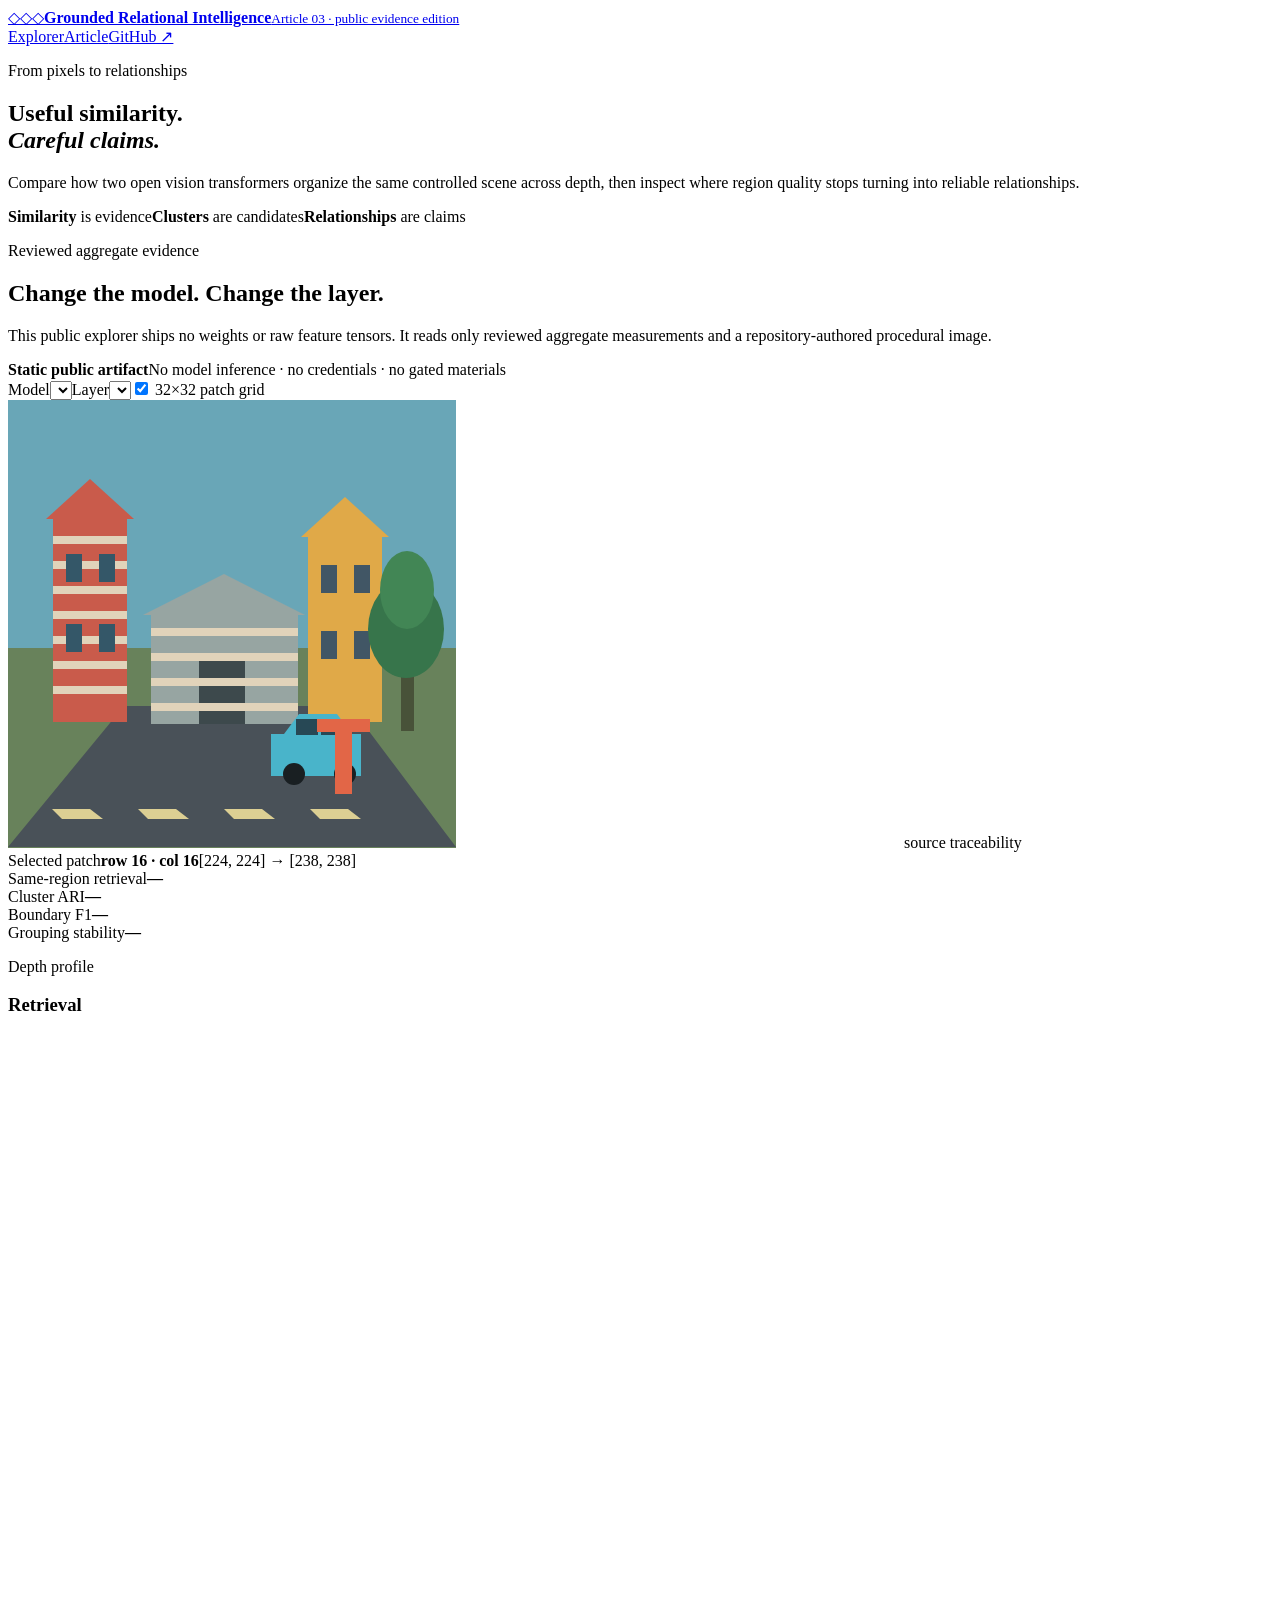
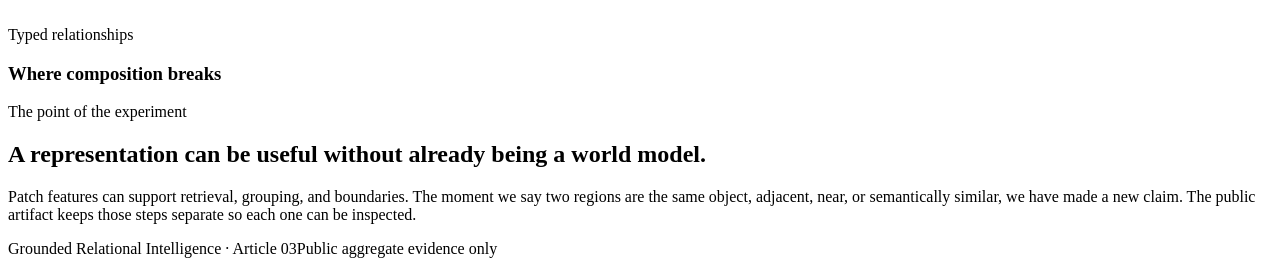
==== demo/index.html @ ea114e32 "Add public evidence explorer" ====
<!doctype html>
<html lang="en">
<head>
  <meta charset="utf-8" />
  <meta name="viewport" content="width=device-width, initial-scale=1" />
  <meta name="description" content="Public aggregate evidence explorer for Grounded Relational Intelligence." />
  <title>Grounded Relational Intelligence — Evidence Explorer</title>
  <link rel="stylesheet" href="./styles.css" />
</head>
<body>
  <div class="ambient a" aria-hidden="true"></div><div class="ambient b" aria-hidden="true"></div>
  <header>
    <a class="brand" href="#top"><span class="mark">◇◇◇</span><span><b>Grounded Relational Intelligence</b><small>Article 03 · public evidence edition</small></span></a>
    <nav><a href="#explorer">Explorer</a><a href="../ARTICLE.md">Article</a><a class="pill" href="https://github.com/vlada22/grounded-relational-intelligence-public">GitHub ↗</a></nav>
  </header>
  <main id="top">
    <section class="hero">
      <p class="kicker">From pixels to relationships</p>
      <h1>Useful similarity.<br><em>Careful claims.</em></h1>
      <p class="lead">Compare how two open vision transformers organize the same controlled scene across depth, then inspect where region quality stops turning into reliable relationships.</p>
      <div class="rules"><span><b>Similarity</b> is evidence</span><span><b>Clusters</b> are candidates</span><span><b>Relationships</b> are claims</span></div>
    </section>
    <section id="explorer" class="explorer">
      <div class="heading"><div><p class="kicker">Reviewed aggregate evidence</p><h2>Change the model. Change the layer.</h2></div><p>This public explorer ships no weights or raw feature tensors. It reads only reviewed aggregate measurements and a repository-authored procedural image.</p></div>
      <div class="notice"><b>Static public artifact</b><span>No model inference · no credentials · no gated materials</span></div>
      <div class="layout">
        <article class="scene-card">
          <div class="toolbar"><label>Model<select id="model"></select></label><label>Layer<select id="layer"></select></label><label class="check"><input id="grid" type="checkbox" checked> 32×32 patch grid</label></div>
          <div id="scene" class="scene" tabindex="0" aria-label="Controlled scene patch coordinate explorer. Click or use arrow keys to move the selected patch."><img src="../assets/controlled-scene.svg" alt="Controlled procedural scene" /><canvas id="overlay" width="448" height="448"></canvas><span class="badge">source traceability</span></div>
          <div class="patch-readout"><span>Selected patch</span><b id="patch">row 16 · col 16</b><span id="box">[224, 224] → [238, 238]</span></div>
        </article>
        <aside class="panel">
          <div class="metric-grid"><article><span>Same-region retrieval</span><b id="retrieval">—</b></article><article><span>Cluster ARI</span><b id="ari">—</b></article><article><span>Boundary F1</span><b id="boundary">—</b></article><article><span>Grouping stability</span><b id="stability">—</b></article></div>
          <article class="chart-card"><div class="card-head"><div><p class="kicker">Depth profile</p><h3 id="chart-title">Retrieval</h3></div><div id="metric-switch" class="switch"></div></div><svg id="chart" viewBox="0 0 620 280" role="img"></svg></article>
          <article class="relationship-card"><p class="kicker">Typed relationships</p><h3>Where composition breaks</h3><div id="relations"></div><p id="relation-note"></p></article>
        </aside>
      </div>
    </section>
    <section class="meaning"><div><p class="kicker">The point of the experiment</p><h2>A representation can be useful without already being a world model.</h2></div><p>Patch features can support retrieval, grouping, and boundaries. The moment we say two regions are the same object, adjacent, near, or semantically similar, we have made a new claim. The public artifact keeps those steps separate so each one can be inspected.</p></section>
  </main>
  <footer><span>Grounded Relational Intelligence · Article 03</span><span>Public aggregate evidence only</span></footer>
  <script type="module" src="./app.js"></script>
</body>
</html>
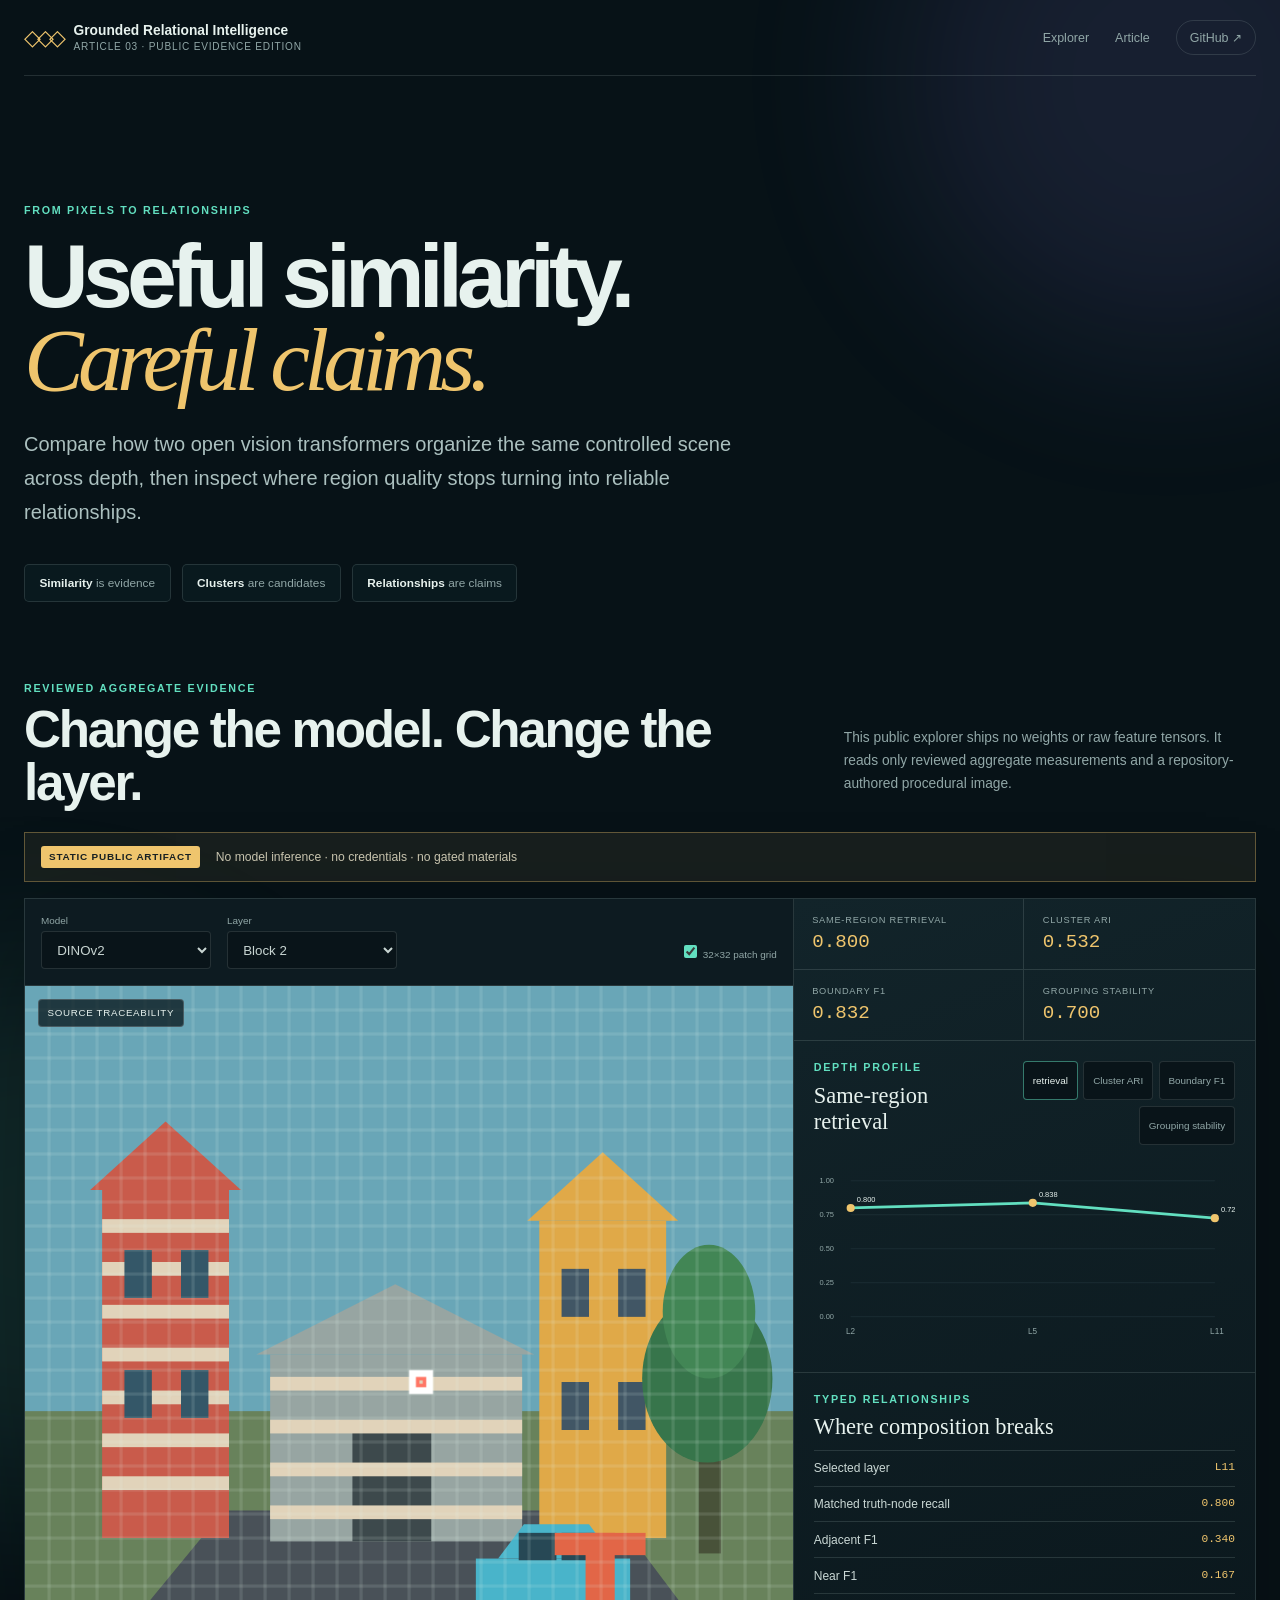
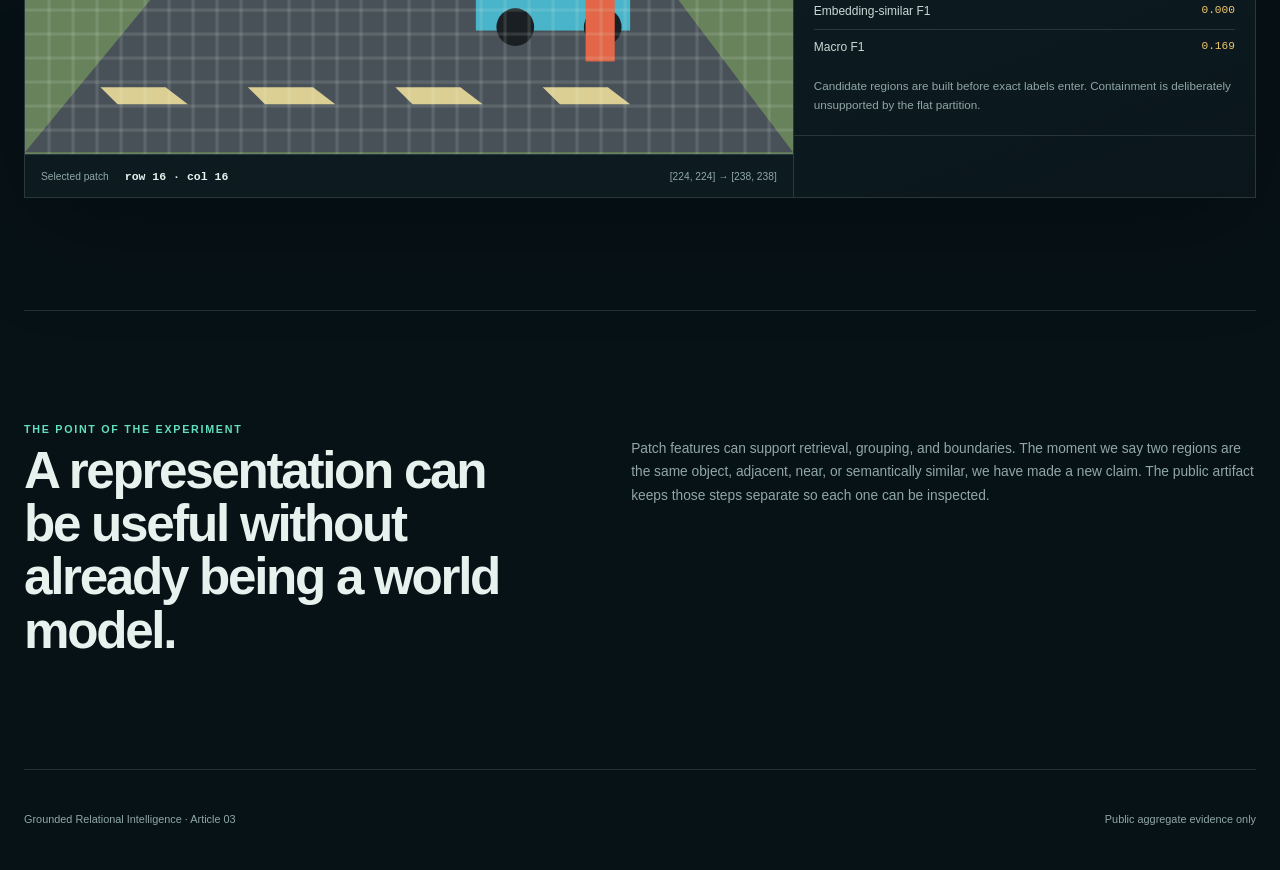
==== commit 48c49e9c: "Point explorer to rendered article" ====
--- a/demo/index.html
+++ b/demo/index.html
@@ -11,7 +11,7 @@
   <div class="ambient a" aria-hidden="true"></div><div class="ambient b" aria-hidden="true"></div>
   <header>
     <a class="brand" href="#top"><span class="mark">◇◇◇</span><span><b>Grounded Relational Intelligence</b><small>Article 03 · public evidence edition</small></span></a>
-    <nav><a href="#explorer">Explorer</a><a href="../ARTICLE.md">Article</a><a class="pill" href="https://github.com/vlada22/grounded-relational-intelligence-public">GitHub ↗</a></nav>
+    <nav><a href="#explorer">Explorer</a><a href="https://github.com/vlada22/grounded-relational-intelligence-public/blob/main/ARTICLE.md">Article</a><a class="pill" href="https://github.com/vlada22/grounded-relational-intelligence-public">GitHub ↗</a></nav>
   </header>
   <main id="top">
     <section class="hero">
--- a/demo/styles.css
+++ b/demo/styles.css
@@ -0,0 +1 @@
+:root{color-scheme:dark;--bg:#071217;--panel:#0d1b21;--soft:#12252c;--ink:#e7f2ee;--muted:#91a7a7;--line:rgba(224,243,238,.13);--teal:#62dfc0;--gold:#efc56d;--violet:#9b8cff;--coral:#ff7665;font-family:Inter,ui-sans-serif,-apple-system,BlinkMacSystemFont,"Segoe UI",sans-serif}*{box-sizing:border-box}body{min-width:320px;margin:0;background:var(--bg);color:var(--ink)}a{color:inherit;text-decoration:none}.ambient{position:fixed;z-index:-1;width:34rem;height:34rem;border-radius:50%;filter:blur(90px);opacity:.11}.ambient.a{right:-10rem;top:-12rem;background:var(--violet)}.ambient.b{left:-15rem;top:60rem;background:var(--teal)}header,main,footer{width:min(calc(100% - 48px),1380px);margin:auto}header{height:76px;display:flex;align-items:center;justify-content:space-between;border-bottom:1px solid var(--line)}.brand{display:flex;align-items:center;gap:12px}.brand span:last-child>*{display:block}.brand b{font-size:.86rem}.brand small{margin-top:3px;color:var(--muted);font-size:.63rem;text-transform:uppercase;letter-spacing:.08em}.mark{color:var(--gold);letter-spacing:-.2em;font-size:1.4rem}nav{display:flex;gap:26px;align-items:center;color:var(--muted);font-size:.78rem}.pill{padding:9px 13px;border:1px solid var(--line);border-radius:999px}.hero{padding:clamp(5rem,10vw,8rem) 0 5rem;max-width:1050px}.kicker{margin:0;color:var(--teal);font-size:.67rem;font-weight:750;letter-spacing:.16em;text-transform:uppercase}h1{font-size:clamp(3.1rem,7vw,7rem);line-height:.92;letter-spacing:-.065em;font-weight:570;margin:1.2rem 0 1.6rem}h1 em{color:var(--gold);font-family:Georgia,serif;font-weight:400}.lead{max-width:760px;color:#abc0bf;font-size:clamp(1rem,1.6vw,1.25rem);line-height:1.7}.rules{display:flex;flex-wrap:wrap;gap:.7rem;margin-top:2.2rem}.rules span{padding:.7rem .9rem;border:1px solid var(--line);border-radius:5px;color:var(--muted);font-size:.74rem;background:rgba(12,32,38,.5)}.rules b{color:var(--ink)}.explorer{padding-bottom:7rem}.heading{display:grid;grid-template-columns:1.1fr .6fr;gap:4rem;align-items:end;margin-bottom:1.4rem}.heading h2,.meaning h2{font-size:clamp(2rem,4vw,3.7rem);line-height:1.04;letter-spacing:-.045em;font-weight:560;margin:.55rem 0 0}.heading>p,.meaning>p{color:var(--muted);font-size:.86rem;line-height:1.7}.notice{display:flex;gap:1rem;align-items:center;padding:.8rem 1rem;border:1px solid rgba(239,197,109,.35);background:rgba(239,197,109,.07);margin-bottom:1rem}.notice b{padding:.35rem .5rem;background:var(--gold);color:#182022;border-radius:3px;font-size:.62rem;text-transform:uppercase;letter-spacing:.08em}.notice span{color:#c8c4ae;font-size:.76rem}.layout{display:grid;grid-template-columns:minmax(0,1.25fr) minmax(360px,.75fr);border:1px solid var(--line);background:var(--panel);box-shadow:0 28px 100px rgba(0,0,0,.28)}.scene-card{border-right:1px solid var(--line)}.toolbar{display:flex;gap:1rem;align-items:end;padding:1rem;border-bottom:1px solid var(--line)}label{min-width:170px;color:var(--muted);font-size:.62rem}select{display:block;width:100%;margin-top:.35rem;padding:.6rem .7rem;color:#c8d5d2;background:#091419;border:1px solid var(--line);border-radius:4px}.check{margin-left:auto;min-width:auto;white-space:nowrap;padding-bottom:.55rem}.check input{accent-color:var(--teal)}.scene{position:relative;aspect-ratio:1;overflow:hidden;outline:none}.scene:focus-visible{box-shadow:inset 0 0 0 2px var(--teal)}.scene img,.scene canvas{position:absolute;inset:0;width:100%;height:100%;display:block}.scene canvas{cursor:crosshair}.badge{position:absolute;top:.8rem;left:.8rem;padding:.45rem .55rem;border:1px solid rgba(255,255,255,.18);border-radius:4px;background:rgba(4,14,18,.72);font-size:.61rem;text-transform:uppercase;letter-spacing:.07em}.patch-readout{display:grid;grid-template-columns:auto 1fr auto;gap:1rem;padding:.9rem 1rem;border-top:1px solid var(--line);align-items:center}.patch-readout span{color:var(--muted);font-size:.64rem}.patch-readout b{font:700 .72rem ui-monospace,monospace}.panel{background:linear-gradient(160deg,#12242a,#0a161b)}.metric-grid{display:grid;grid-template-columns:1fr 1fr}.metric-grid article{padding:1rem 1.15rem;border-bottom:1px solid var(--line);border-right:1px solid var(--line)}.metric-grid article:nth-child(even){border-right:0}.metric-grid span,.metric-grid b{display:block}.metric-grid span{font-size:.58rem;text-transform:uppercase;letter-spacing:.08em;color:var(--muted)}.metric-grid b{margin-top:.4rem;color:var(--gold);font:1.2rem ui-monospace,monospace}.chart-card,.relationship-card{padding:1.25rem;border-bottom:1px solid var(--line)}.card-head{display:flex;justify-content:space-between;gap:1rem}.card-head h3,.relationship-card h3{font:400 1.4rem Georgia,serif;margin:.6rem 0}.switch{display:flex;flex-wrap:wrap;gap:.35rem;justify-content:flex-end}.switch button{border:1px solid var(--line);background:#091419;color:var(--muted);padding:.42rem .55rem;border-radius:4px;font-size:.62rem;cursor:pointer}.switch button.active{color:var(--ink);border-color:rgba(98,223,192,.5)}#chart{width:100%;height:auto;margin-top:.8rem}.relation{display:grid;grid-template-columns:1fr auto;gap:1rem;padding:.65rem 0;border-top:1px solid var(--line)}.relation span{color:#cad8d5;font-size:.75rem}.relation b{font:.7rem ui-monospace,monospace;color:var(--gold)}#relation-note{margin:.8rem 0 0;color:var(--muted);font-size:.73rem;line-height:1.6}.meaning{display:grid;grid-template-columns:.9fr 1.1fr;gap:6rem;padding:7rem 0;border-top:1px solid var(--line)}footer{min-height:100px;display:flex;align-items:center;justify-content:space-between;border-top:1px solid var(--line);color:var(--muted);font-size:.68rem}@media(max-width:900px){.layout{grid-template-columns:1fr}.scene-card{border-right:0;border-bottom:1px solid var(--line)}.heading,.meaning{grid-template-columns:1fr;gap:1.5rem}}@media(max-width:650px){header,main,footer{width:min(calc(100% - 28px),1380px)}nav>a:not(.pill),.brand small{display:none}h1{font-size:clamp(2.65rem,13vw,3.3rem)}.toolbar{flex-wrap:wrap}.toolbar label{min-width:100%}.check{margin-left:0}.patch-readout{grid-template-columns:1fr}.metric-grid{grid-template-columns:1fr}.metric-grid article{border-right:0}.notice{align-items:flex-start;flex-direction:column}footer{align-items:flex-start;flex-direction:column;justify-content:center;gap:.5rem}}
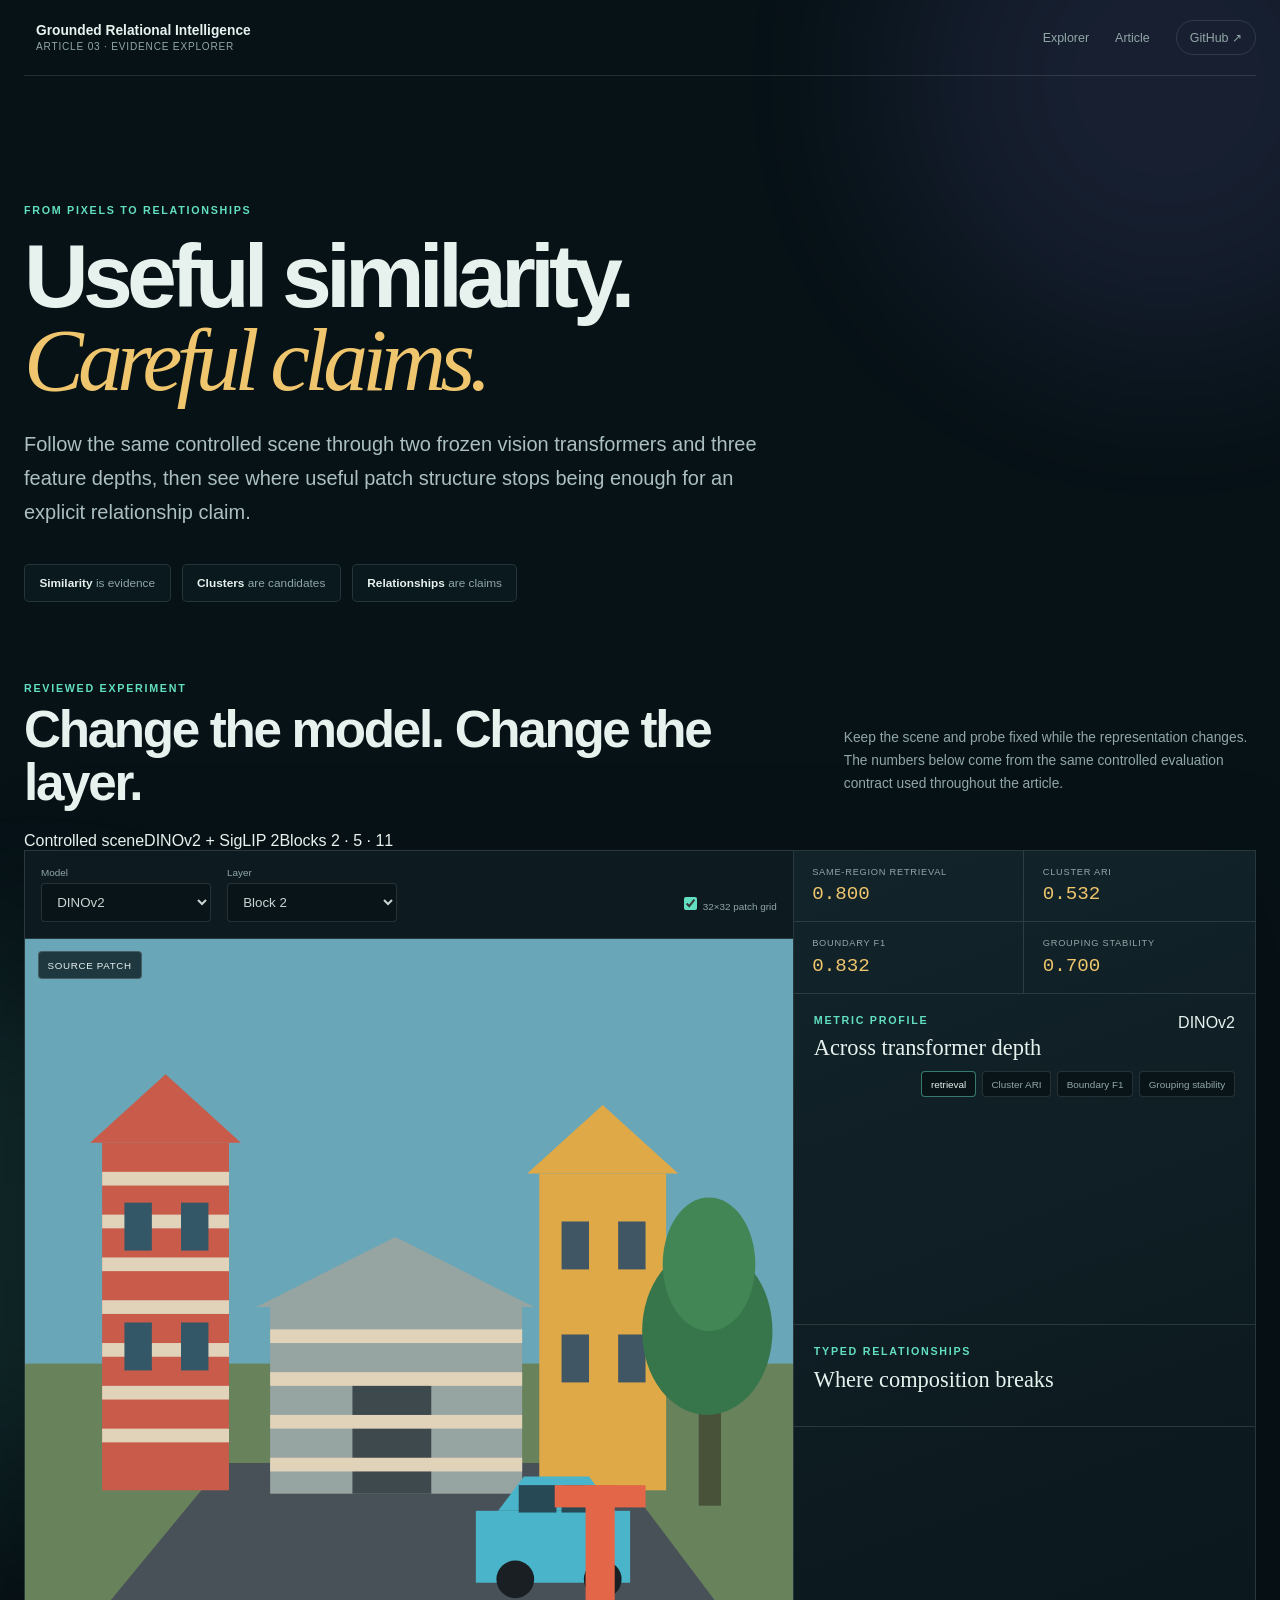
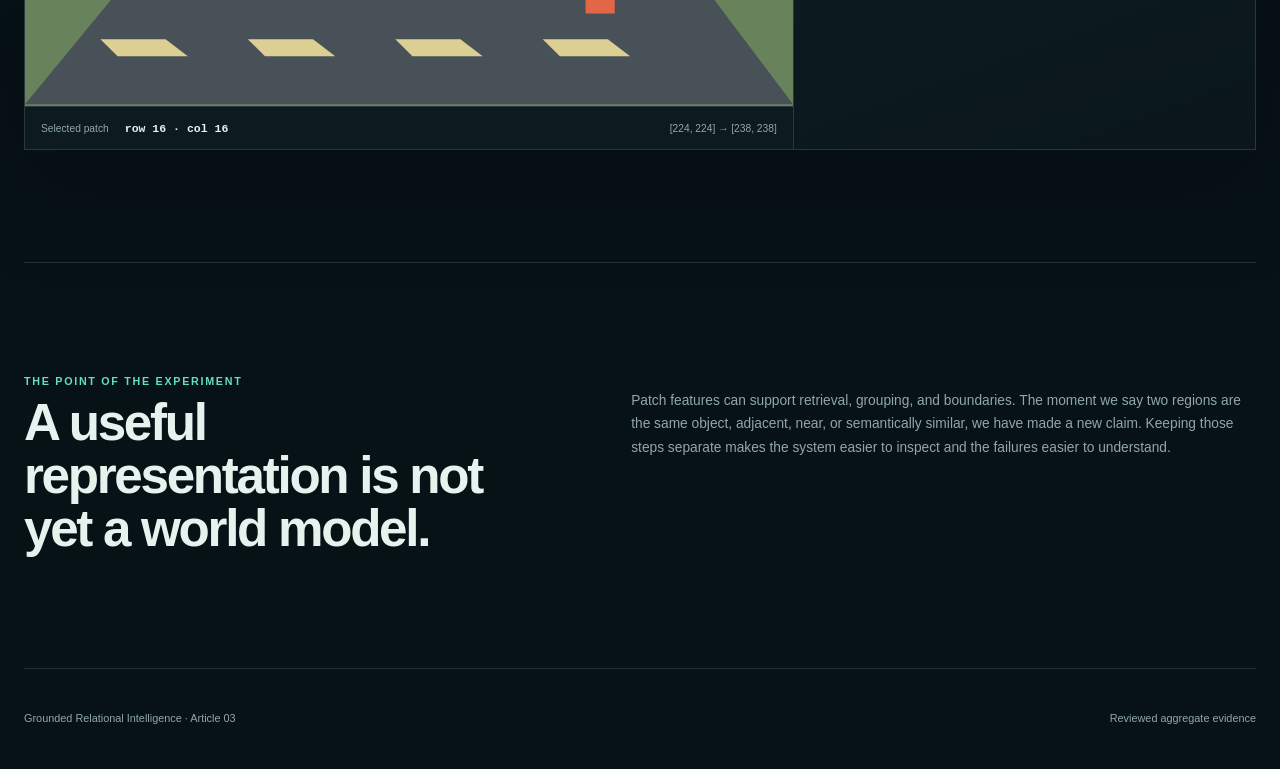
==== commit 8d9aa882: "Refine explorer interaction and presentation" ====
--- a/demo/index.html
+++ b/demo/index.html
@@ -3,42 +3,96 @@
 <head>
   <meta charset="utf-8" />
   <meta name="viewport" content="width=device-width, initial-scale=1" />
-  <meta name="description" content="Public aggregate evidence explorer for Grounded Relational Intelligence." />
+  <meta name="description" content="Interactive evidence explorer for Grounded Relational Intelligence." />
   <title>Grounded Relational Intelligence — Evidence Explorer</title>
   <link rel="stylesheet" href="./styles.css" />
 </head>
 <body>
-  <div class="ambient a" aria-hidden="true"></div><div class="ambient b" aria-hidden="true"></div>
+  <div class="ambient a" aria-hidden="true"></div>
+  <div class="ambient b" aria-hidden="true"></div>
   <header>
-    <a class="brand" href="#top"><span class="mark">◇◇◇</span><span><b>Grounded Relational Intelligence</b><small>Article 03 · public evidence edition</small></span></a>
-    <nav><a href="#explorer">Explorer</a><a href="https://github.com/vlada22/grounded-relational-intelligence-public/blob/main/ARTICLE.md">Article</a><a class="pill" href="https://github.com/vlada22/grounded-relational-intelligence-public">GitHub ↗</a></nav>
+    <a class="brand" href="#top">
+      <span class="mark" aria-hidden="true"><i></i><i></i><i></i></span>
+      <span><b>Grounded Relational Intelligence</b><small>Article 03 · Evidence Explorer</small></span>
+    </a>
+    <nav>
+      <a href="#explorer">Explorer</a>
+      <a href="https://github.com/vlada22/grounded-relational-intelligence-public/blob/main/ARTICLE.md">Article</a>
+      <a class="pill" href="https://github.com/vlada22/grounded-relational-intelligence-public">GitHub ↗</a>
+    </nav>
   </header>
+
   <main id="top">
     <section class="hero">
       <p class="kicker">From pixels to relationships</p>
       <h1>Useful similarity.<br><em>Careful claims.</em></h1>
-      <p class="lead">Compare how two open vision transformers organize the same controlled scene across depth, then inspect where region quality stops turning into reliable relationships.</p>
-      <div class="rules"><span><b>Similarity</b> is evidence</span><span><b>Clusters</b> are candidates</span><span><b>Relationships</b> are claims</span></div>
+      <p class="lead">Follow the same controlled scene through two frozen vision transformers and three feature depths, then see where useful patch structure stops being enough for an explicit relationship claim.</p>
+      <div class="rules">
+        <span><b>Similarity</b> is evidence</span>
+        <span><b>Clusters</b> are candidates</span>
+        <span><b>Relationships</b> are claims</span>
+      </div>
     </section>
+
     <section id="explorer" class="explorer">
-      <div class="heading"><div><p class="kicker">Reviewed aggregate evidence</p><h2>Change the model. Change the layer.</h2></div><p>This public explorer ships no weights or raw feature tensors. It reads only reviewed aggregate measurements and a repository-authored procedural image.</p></div>
-      <div class="notice"><b>Static public artifact</b><span>No model inference · no credentials · no gated materials</span></div>
+      <div class="heading">
+        <div><p class="kicker">Reviewed experiment</p><h2>Change the model. Change the layer.</h2></div>
+        <p>Keep the scene and probe fixed while the representation changes. The numbers below come from the same controlled evaluation contract used throughout the article.</p>
+      </div>
+
+      <div class="context-strip" aria-label="Experiment scope">
+        <span>Controlled scene</span><i></i><span>DINOv2 + SigLIP 2</span><i></i><span>Blocks 2 · 5 · 11</span>
+      </div>
+
       <div class="layout">
         <article class="scene-card">
-          <div class="toolbar"><label>Model<select id="model"></select></label><label>Layer<select id="layer"></select></label><label class="check"><input id="grid" type="checkbox" checked> 32×32 patch grid</label></div>
-          <div id="scene" class="scene" tabindex="0" aria-label="Controlled scene patch coordinate explorer. Click or use arrow keys to move the selected patch."><img src="../assets/controlled-scene.svg" alt="Controlled procedural scene" /><canvas id="overlay" width="448" height="448"></canvas><span class="badge">source traceability</span></div>
+          <div class="toolbar">
+            <label>Model<select id="model"></select></label>
+            <label>Layer<select id="layer"></select></label>
+            <label class="check"><input id="grid" type="checkbox" checked /> 32×32 patch grid</label>
+          </div>
+          <div id="scene" class="scene" tabindex="0" aria-label="Controlled scene patch coordinate explorer. Click or use arrow keys to move the selected patch.">
+            <img src="../assets/controlled-scene.svg" alt="Controlled procedural scene" />
+            <canvas id="overlay" width="448" height="448"></canvas>
+            <span class="badge">source patch</span>
+          </div>
           <div class="patch-readout"><span>Selected patch</span><b id="patch">row 16 · col 16</b><span id="box">[224, 224] → [238, 238]</span></div>
         </article>
+
         <aside class="panel">
-          <div class="metric-grid"><article><span>Same-region retrieval</span><b id="retrieval">—</b></article><article><span>Cluster ARI</span><b id="ari">—</b></article><article><span>Boundary F1</span><b id="boundary">—</b></article><article><span>Grouping stability</span><b id="stability">—</b></article></div>
-          <article class="chart-card"><div class="card-head"><div><p class="kicker">Depth profile</p><h3 id="chart-title">Retrieval</h3></div><div id="metric-switch" class="switch"></div></div><svg id="chart" viewBox="0 0 620 280" role="img"></svg></article>
-          <article class="relationship-card"><p class="kicker">Typed relationships</p><h3>Where composition breaks</h3><div id="relations"></div><p id="relation-note"></p></article>
+          <div class="metric-grid">
+            <article><span>Same-region retrieval</span><b id="retrieval">—</b></article>
+            <article><span>Cluster ARI</span><b id="ari">—</b></article>
+            <article><span>Boundary F1</span><b id="boundary">—</b></article>
+            <article><span>Grouping stability</span><b id="stability">—</b></article>
+          </div>
+
+          <article class="chart-card">
+            <div class="card-head">
+              <div><p class="kicker">Metric profile</p><h3>Across transformer depth</h3></div>
+              <span class="model-chip" id="model-chip">DINOv2</span>
+            </div>
+            <div id="metric-switch" class="switch" aria-label="Metric shown in chart"></div>
+            <svg id="chart" viewBox="0 0 620 280" role="img" aria-label="Metric across transformer depth"></svg>
+          </article>
+
+          <article class="relationship-card">
+            <p class="kicker">Typed relationships</p>
+            <h3>Where composition breaks</h3>
+            <div id="relations"></div>
+            <p id="relation-note"></p>
+          </article>
         </aside>
       </div>
     </section>
-    <section class="meaning"><div><p class="kicker">The point of the experiment</p><h2>A representation can be useful without already being a world model.</h2></div><p>Patch features can support retrieval, grouping, and boundaries. The moment we say two regions are the same object, adjacent, near, or semantically similar, we have made a new claim. The public artifact keeps those steps separate so each one can be inspected.</p></section>
+
+    <section class="meaning">
+      <div><p class="kicker">The point of the experiment</p><h2>A useful representation is not yet a world model.</h2></div>
+      <p>Patch features can support retrieval, grouping, and boundaries. The moment we say two regions are the same object, adjacent, near, or semantically similar, we have made a new claim. Keeping those steps separate makes the system easier to inspect and the failures easier to understand.</p>
+    </section>
   </main>
-  <footer><span>Grounded Relational Intelligence · Article 03</span><span>Public aggregate evidence only</span></footer>
+
+  <footer><span>Grounded Relational Intelligence · Article 03</span><span>Reviewed aggregate evidence</span></footer>
   <script type="module" src="./app.js"></script>
 </body>
 </html>
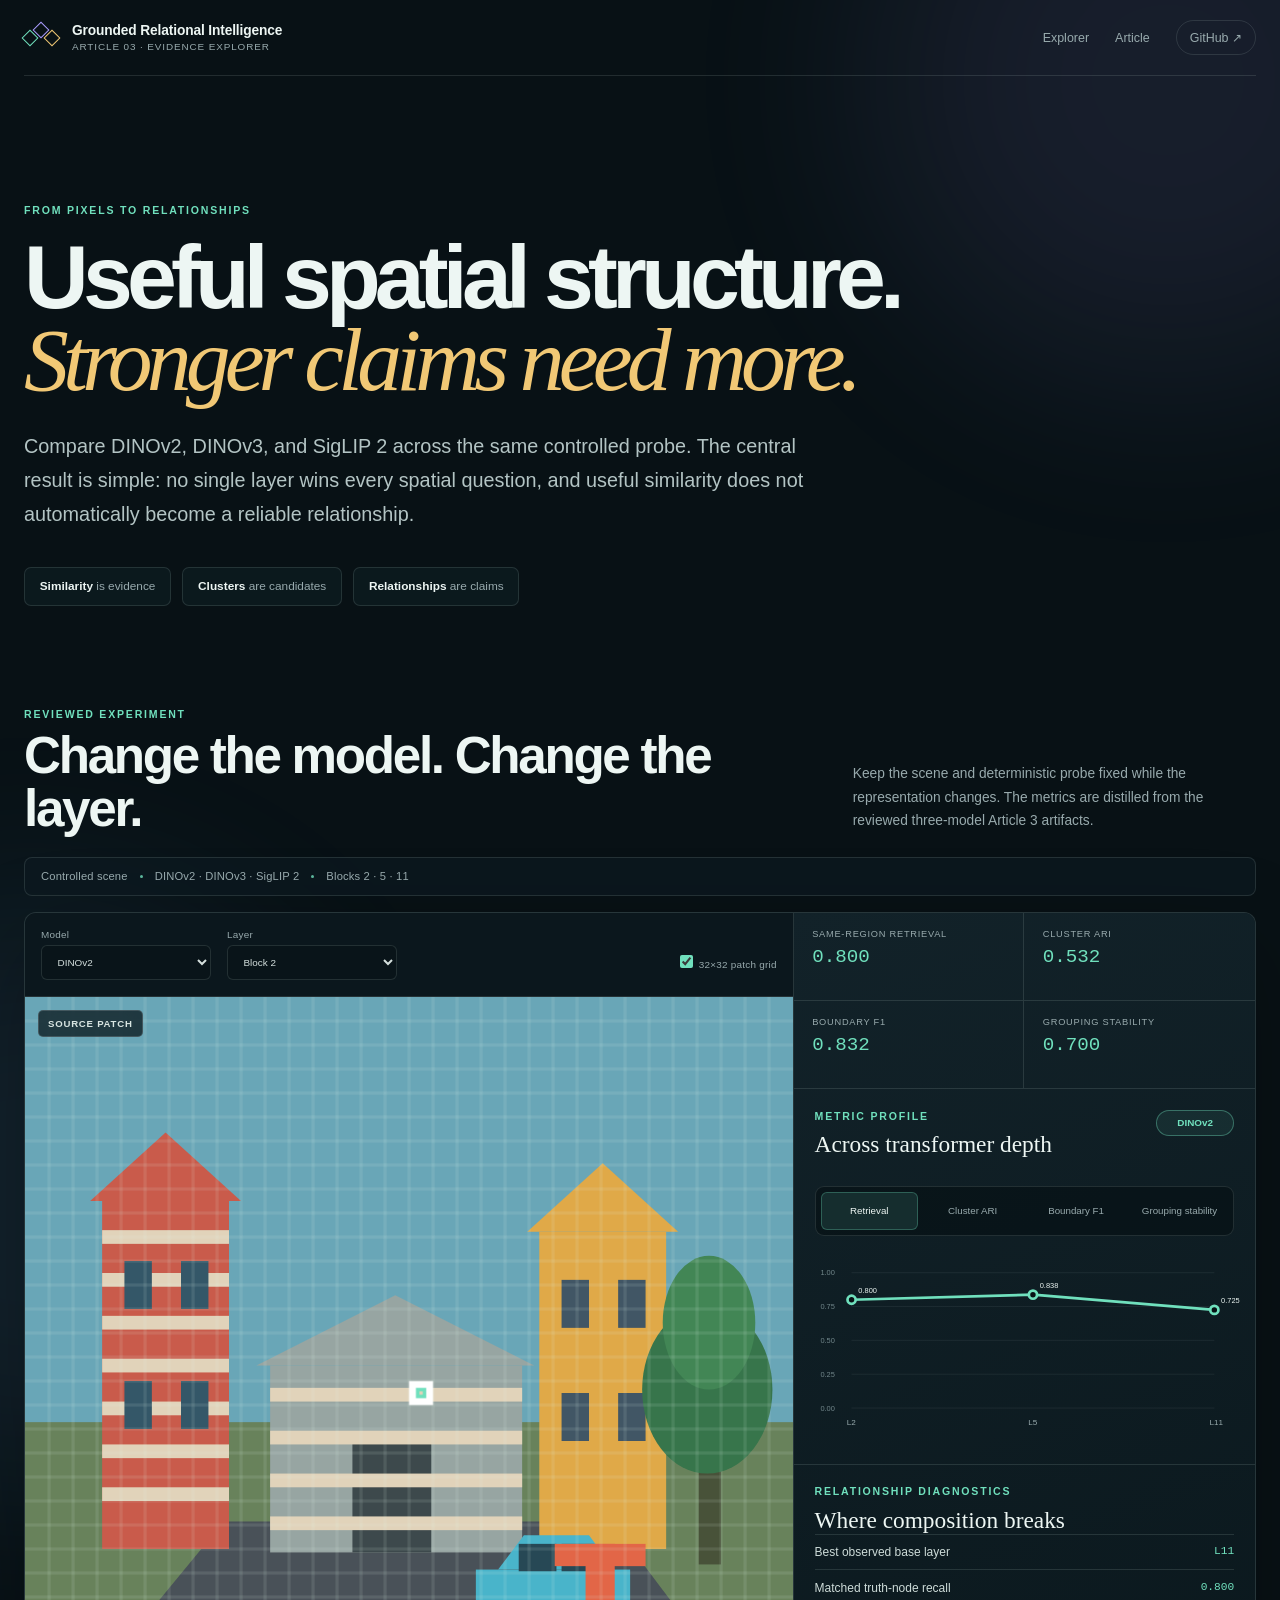
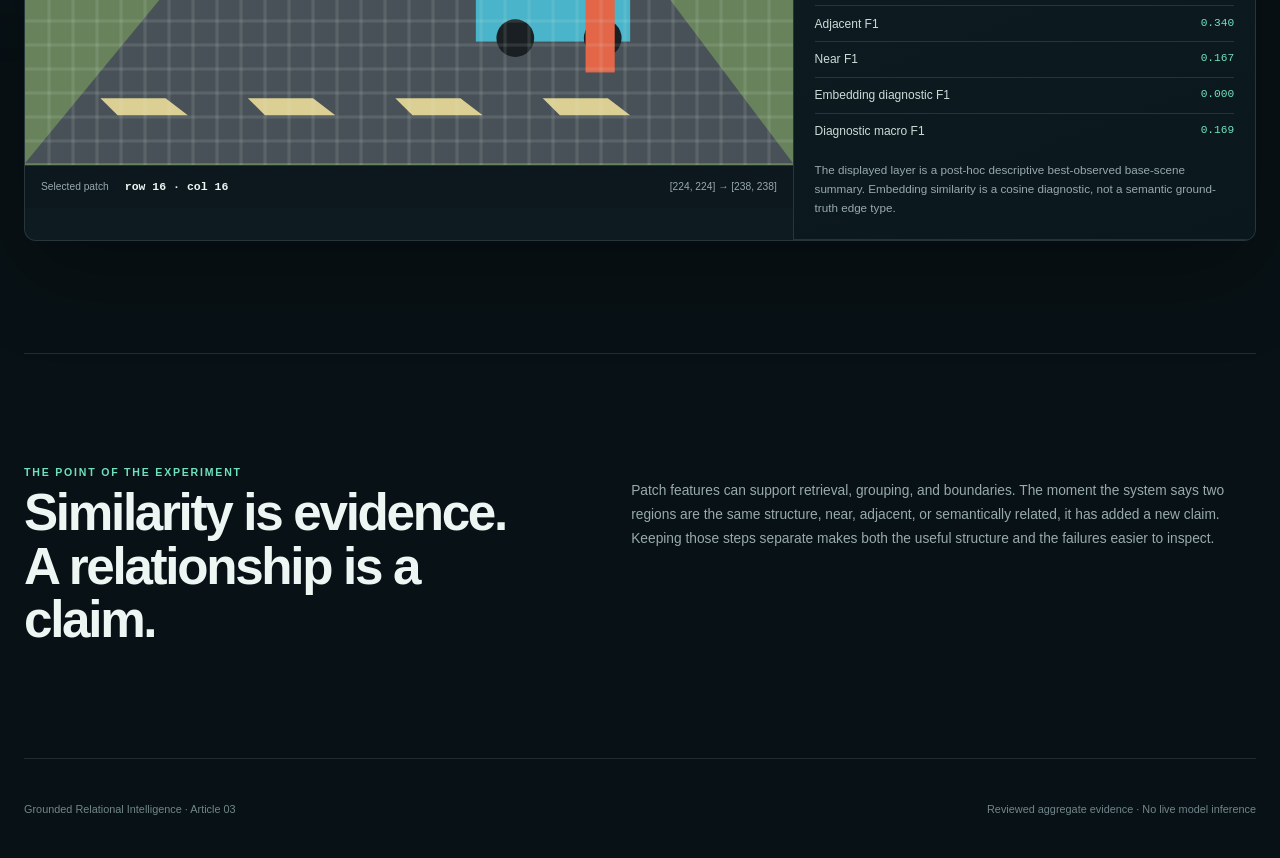
==== commit 573cd2c5: "Sync final Article 3 public release" ====
--- a/demo/index.html
+++ b/demo/index.html
@@ -3,7 +3,7 @@
 <head>
   <meta charset="utf-8" />
   <meta name="viewport" content="width=device-width, initial-scale=1" />
-  <meta name="description" content="Interactive evidence explorer for Grounded Relational Intelligence." />
+  <meta name="description" content="Interactive public evidence explorer for Grounded Relational Intelligence." />
   <title>Grounded Relational Intelligence — Evidence Explorer</title>
   <link rel="stylesheet" href="./styles.css" />
 </head>
@@ -25,8 +25,8 @@
   <main id="top">
     <section class="hero">
       <p class="kicker">From pixels to relationships</p>
-      <h1>Useful similarity.<br><em>Careful claims.</em></h1>
-      <p class="lead">Follow the same controlled scene through two frozen vision transformers and three feature depths, then see where useful patch structure stops being enough for an explicit relationship claim.</p>
+      <h1>Useful spatial structure.<br><em>Stronger claims need more.</em></h1>
+      <p class="lead">Compare DINOv2, DINOv3, and SigLIP 2 across the same controlled probe. The central result is simple: no single layer wins every spatial question, and useful similarity does not automatically become a reliable relationship.</p>
       <div class="rules">
         <span><b>Similarity</b> is evidence</span>
         <span><b>Clusters</b> are candidates</span>
@@ -37,11 +37,11 @@
     <section id="explorer" class="explorer">
       <div class="heading">
         <div><p class="kicker">Reviewed experiment</p><h2>Change the model. Change the layer.</h2></div>
-        <p>Keep the scene and probe fixed while the representation changes. The numbers below come from the same controlled evaluation contract used throughout the article.</p>
+        <p>Keep the scene and deterministic probe fixed while the representation changes. The metrics are distilled from the reviewed three-model Article 3 artifacts.</p>
       </div>
 
       <div class="context-strip" aria-label="Experiment scope">
-        <span>Controlled scene</span><i></i><span>DINOv2 + SigLIP 2</span><i></i><span>Blocks 2 · 5 · 11</span>
+        <span>Controlled scene</span><i></i><span>DINOv2 · DINOv3 · SigLIP 2</span><i></i><span>Blocks 2 · 5 · 11</span>
       </div>
 
       <div class="layout">
@@ -49,7 +49,7 @@
           <div class="toolbar">
             <label>Model<select id="model"></select></label>
             <label>Layer<select id="layer"></select></label>
-            <label class="check"><input id="grid" type="checkbox" checked /> 32×32 patch grid</label>
+            <label class="check"><input id="grid" type="checkbox" checked /> <span id="grid-label">32×32 patch grid</span></label>
           </div>
           <div id="scene" class="scene" tabindex="0" aria-label="Controlled scene patch coordinate explorer. Click or use arrow keys to move the selected patch.">
             <img src="../assets/controlled-scene.svg" alt="Controlled procedural scene" />
@@ -77,7 +77,7 @@
           </article>
 
           <article class="relationship-card">
-            <p class="kicker">Typed relationships</p>
+            <p class="kicker">Relationship diagnostics</p>
             <h3>Where composition breaks</h3>
             <div id="relations"></div>
             <p id="relation-note"></p>
@@ -87,12 +87,12 @@
     </section>
 
     <section class="meaning">
-      <div><p class="kicker">The point of the experiment</p><h2>A useful representation is not yet a world model.</h2></div>
-      <p>Patch features can support retrieval, grouping, and boundaries. The moment we say two regions are the same object, adjacent, near, or semantically similar, we have made a new claim. Keeping those steps separate makes the system easier to inspect and the failures easier to understand.</p>
+      <div><p class="kicker">The point of the experiment</p><h2>Similarity is evidence. A relationship is a claim.</h2></div>
+      <p>Patch features can support retrieval, grouping, and boundaries. The moment the system says two regions are the same structure, near, adjacent, or semantically related, it has added a new claim. Keeping those steps separate makes both the useful structure and the failures easier to inspect.</p>
     </section>
   </main>
 
-  <footer><span>Grounded Relational Intelligence · Article 03</span><span>Reviewed aggregate evidence</span></footer>
+  <footer><span>Grounded Relational Intelligence · Article 03</span><span>Reviewed aggregate evidence · No live model inference</span></footer>
   <script type="module" src="./app.js"></script>
 </body>
 </html>
--- a/demo/styles.css
+++ b/demo/styles.css
@@ -1 +1,128 @@
-:root{color-scheme:dark;--bg:#071217;--panel:#0d1b21;--soft:#12252c;--ink:#e7f2ee;--muted:#91a7a7;--line:rgba(224,243,238,.13);--teal:#62dfc0;--gold:#efc56d;--violet:#9b8cff;--coral:#ff7665;font-family:Inter,ui-sans-serif,-apple-system,BlinkMacSystemFont,"Segoe UI",sans-serif}*{box-sizing:border-box}body{min-width:320px;margin:0;background:var(--bg);color:var(--ink)}a{color:inherit;text-decoration:none}.ambient{position:fixed;z-index:-1;width:34rem;height:34rem;border-radius:50%;filter:blur(90px);opacity:.11}.ambient.a{right:-10rem;top:-12rem;background:var(--violet)}.ambient.b{left:-15rem;top:60rem;background:var(--teal)}header,main,footer{width:min(calc(100% - 48px),1380px);margin:auto}header{height:76px;display:flex;align-items:center;justify-content:space-between;border-bottom:1px solid var(--line)}.brand{display:flex;align-items:center;gap:12px}.brand span:last-child>*{display:block}.brand b{font-size:.86rem}.brand small{margin-top:3px;color:var(--muted);font-size:.63rem;text-transform:uppercase;letter-spacing:.08em}.mark{color:var(--gold);letter-spacing:-.2em;font-size:1.4rem}nav{display:flex;gap:26px;align-items:center;color:var(--muted);font-size:.78rem}.pill{padding:9px 13px;border:1px solid var(--line);border-radius:999px}.hero{padding:clamp(5rem,10vw,8rem) 0 5rem;max-width:1050px}.kicker{margin:0;color:var(--teal);font-size:.67rem;font-weight:750;letter-spacing:.16em;text-transform:uppercase}h1{font-size:clamp(3.1rem,7vw,7rem);line-height:.92;letter-spacing:-.065em;font-weight:570;margin:1.2rem 0 1.6rem}h1 em{color:var(--gold);font-family:Georgia,serif;font-weight:400}.lead{max-width:760px;color:#abc0bf;font-size:clamp(1rem,1.6vw,1.25rem);line-height:1.7}.rules{display:flex;flex-wrap:wrap;gap:.7rem;margin-top:2.2rem}.rules span{padding:.7rem .9rem;border:1px solid var(--line);border-radius:5px;color:var(--muted);font-size:.74rem;background:rgba(12,32,38,.5)}.rules b{color:var(--ink)}.explorer{padding-bottom:7rem}.heading{display:grid;grid-template-columns:1.1fr .6fr;gap:4rem;align-items:end;margin-bottom:1.4rem}.heading h2,.meaning h2{font-size:clamp(2rem,4vw,3.7rem);line-height:1.04;letter-spacing:-.045em;font-weight:560;margin:.55rem 0 0}.heading>p,.meaning>p{color:var(--muted);font-size:.86rem;line-height:1.7}.notice{display:flex;gap:1rem;align-items:center;padding:.8rem 1rem;border:1px solid rgba(239,197,109,.35);background:rgba(239,197,109,.07);margin-bottom:1rem}.notice b{padding:.35rem .5rem;background:var(--gold);color:#182022;border-radius:3px;font-size:.62rem;text-transform:uppercase;letter-spacing:.08em}.notice span{color:#c8c4ae;font-size:.76rem}.layout{display:grid;grid-template-columns:minmax(0,1.25fr) minmax(360px,.75fr);border:1px solid var(--line);background:var(--panel);box-shadow:0 28px 100px rgba(0,0,0,.28)}.scene-card{border-right:1px solid var(--line)}.toolbar{display:flex;gap:1rem;align-items:end;padding:1rem;border-bottom:1px solid var(--line)}label{min-width:170px;color:var(--muted);font-size:.62rem}select{display:block;width:100%;margin-top:.35rem;padding:.6rem .7rem;color:#c8d5d2;background:#091419;border:1px solid var(--line);border-radius:4px}.check{margin-left:auto;min-width:auto;white-space:nowrap;padding-bottom:.55rem}.check input{accent-color:var(--teal)}.scene{position:relative;aspect-ratio:1;overflow:hidden;outline:none}.scene:focus-visible{box-shadow:inset 0 0 0 2px var(--teal)}.scene img,.scene canvas{position:absolute;inset:0;width:100%;height:100%;display:block}.scene canvas{cursor:crosshair}.badge{position:absolute;top:.8rem;left:.8rem;padding:.45rem .55rem;border:1px solid rgba(255,255,255,.18);border-radius:4px;background:rgba(4,14,18,.72);font-size:.61rem;text-transform:uppercase;letter-spacing:.07em}.patch-readout{display:grid;grid-template-columns:auto 1fr auto;gap:1rem;padding:.9rem 1rem;border-top:1px solid var(--line);align-items:center}.patch-readout span{color:var(--muted);font-size:.64rem}.patch-readout b{font:700 .72rem ui-monospace,monospace}.panel{background:linear-gradient(160deg,#12242a,#0a161b)}.metric-grid{display:grid;grid-template-columns:1fr 1fr}.metric-grid article{padding:1rem 1.15rem;border-bottom:1px solid var(--line);border-right:1px solid var(--line)}.metric-grid article:nth-child(even){border-right:0}.metric-grid span,.metric-grid b{display:block}.metric-grid span{font-size:.58rem;text-transform:uppercase;letter-spacing:.08em;color:var(--muted)}.metric-grid b{margin-top:.4rem;color:var(--gold);font:1.2rem ui-monospace,monospace}.chart-card,.relationship-card{padding:1.25rem;border-bottom:1px solid var(--line)}.card-head{display:flex;justify-content:space-between;gap:1rem}.card-head h3,.relationship-card h3{font:400 1.4rem Georgia,serif;margin:.6rem 0}.switch{display:flex;flex-wrap:wrap;gap:.35rem;justify-content:flex-end}.switch button{border:1px solid var(--line);background:#091419;color:var(--muted);padding:.42rem .55rem;border-radius:4px;font-size:.62rem;cursor:pointer}.switch button.active{color:var(--ink);border-color:rgba(98,223,192,.5)}#chart{width:100%;height:auto;margin-top:.8rem}.relation{display:grid;grid-template-columns:1fr auto;gap:1rem;padding:.65rem 0;border-top:1px solid var(--line)}.relation span{color:#cad8d5;font-size:.75rem}.relation b{font:.7rem ui-monospace,monospace;color:var(--gold)}#relation-note{margin:.8rem 0 0;color:var(--muted);font-size:.73rem;line-height:1.6}.meaning{display:grid;grid-template-columns:.9fr 1.1fr;gap:6rem;padding:7rem 0;border-top:1px solid var(--line)}footer{min-height:100px;display:flex;align-items:center;justify-content:space-between;border-top:1px solid var(--line);color:var(--muted);font-size:.68rem}@media(max-width:900px){.layout{grid-template-columns:1fr}.scene-card{border-right:0;border-bottom:1px solid var(--line)}.heading,.meaning{grid-template-columns:1fr;gap:1.5rem}}@media(max-width:650px){header,main,footer{width:min(calc(100% - 28px),1380px)}nav>a:not(.pill),.brand small{display:none}h1{font-size:clamp(2.65rem,13vw,3.3rem)}.toolbar{flex-wrap:wrap}.toolbar label{min-width:100%}.check{margin-left:0}.patch-readout{grid-template-columns:1fr}.metric-grid{grid-template-columns:1fr}.metric-grid article{border-right:0}.notice{align-items:flex-start;flex-direction:column}footer{align-items:flex-start;flex-direction:column;justify-content:center;gap:.5rem}}
+:root {
+  color-scheme: dark;
+  --bg: #081115;
+  --panel: #0e1b21;
+  --panel-2: #122229;
+  --panel-3: #0a171c;
+  --ink: #edf6f3;
+  --muted: #98aaad;
+  --muted-2: #71868a;
+  --line: rgba(220, 240, 235, .12);
+  --line-strong: rgba(220, 240, 235, .22);
+  --mint: #70e0bd;
+  --sky: #78bfff;
+  --amber: #f1c875;
+  --violet: #aa9cff;
+  --rose: #ff8b80;
+  --accent: var(--mint);
+  font-family: Inter, ui-sans-serif, -apple-system, BlinkMacSystemFont, "Segoe UI", sans-serif;
+}
+
+* { box-sizing: border-box; }
+html { scroll-behavior: smooth; }
+body { min-width: 320px; margin: 0; overflow-x: hidden; background: var(--bg); color: var(--ink); }
+a { color: inherit; text-decoration: none; }
+button, select, input { font: inherit; }
+
+.ambient { position: fixed; z-index: -1; width: 38rem; height: 38rem; border-radius: 50%; filter: blur(105px); opacity: .095; pointer-events: none; }
+.ambient.a { right: -12rem; top: -14rem; background: var(--violet); }
+.ambient.b { left: -17rem; top: 56rem; background: var(--sky); }
+
+header, main, footer { width: min(calc(100% - 48px), 1380px); margin-inline: auto; }
+header { height: 76px; display: flex; align-items: center; justify-content: space-between; border-bottom: 1px solid var(--line); }
+.brand { display: flex; align-items: center; gap: 13px; }
+.brand span:last-child > * { display: block; }
+.brand b { font-size: .86rem; letter-spacing: -.01em; }
+.brand small { margin-top: 3px; color: var(--muted); font-size: .62rem; text-transform: uppercase; letter-spacing: .09em; }
+.mark { position: relative; width: 35px; height: 28px; }
+.mark i { position: absolute; width: 12px; height: 12px; border: 1px solid var(--mint); transform: rotate(45deg); }
+.mark i:nth-child(1) { left: 0; top: 8px; }
+.mark i:nth-child(2) { left: 11px; top: 0; border-color: var(--violet); }
+.mark i:nth-child(3) { left: 22px; top: 8px; border-color: var(--amber); }
+nav { display: flex; gap: 26px; align-items: center; color: var(--muted); font-size: .78rem; }
+nav a { transition: color .16s ease, border-color .16s ease, background .16s ease; }
+nav a:hover, nav a:focus-visible { color: var(--ink); }
+.pill { padding: 9px 13px; border: 1px solid var(--line); border-radius: 999px; }
+.pill:hover, .pill:focus-visible { border-color: var(--line-strong); background: rgba(255,255,255,.025); }
+
+.hero { padding: clamp(5rem, 10vw, 8.5rem) 0 clamp(4.5rem, 8vw, 6.5rem); max-width: 1080px; }
+.kicker { margin: 0; color: var(--mint); font-size: .66rem; font-weight: 780; letter-spacing: .17em; text-transform: uppercase; }
+h1 { margin: 1.25rem 0 1.7rem; font-size: clamp(3.1rem, 7vw, 7rem); line-height: .92; letter-spacing: -.065em; font-weight: 575; }
+h1 em { color: var(--amber); font-family: Georgia, "Times New Roman", serif; font-weight: 400; }
+.lead { max-width: 790px; color: #b3c4c4; font-size: clamp(1rem, 1.6vw, 1.24rem); line-height: 1.72; }
+.rules { display: flex; flex-wrap: wrap; gap: .7rem; margin-top: 2.2rem; }
+.rules span { padding: .72rem .92rem; border: 1px solid var(--line); border-radius: 7px; color: var(--muted); font-size: .74rem; background: rgba(15, 31, 37, .58); }
+.rules b { color: var(--ink); }
+
+.explorer { padding-bottom: 7rem; }
+.heading { display: grid; grid-template-columns: minmax(0, 1.1fr) minmax(280px, .58fr); gap: 4rem; align-items: end; margin-bottom: 1.35rem; }
+.heading h2, .meaning h2 { margin: .55rem 0 0; font-size: clamp(2rem, 4vw, 3.7rem); line-height: 1.04; letter-spacing: -.045em; font-weight: 560; }
+.heading > p, .meaning > p { margin-bottom: .15rem; color: var(--muted); font-size: .86rem; line-height: 1.72; }
+.context-strip { display: flex; align-items: center; gap: .75rem; margin-bottom: 1rem; padding: .78rem 1rem; border: 1px solid var(--line); border-radius: 8px; background: rgba(14, 27, 33, .7); color: var(--muted); font-size: .7rem; letter-spacing: .015em; }
+.context-strip i { width: 3px; height: 3px; border-radius: 50%; background: var(--mint); opacity: .8; }
+
+.layout { display: grid; grid-template-columns: minmax(0, 1.25fr) minmax(380px, .75fr); overflow: hidden; border: 1px solid var(--line); border-radius: 12px; background: var(--panel); box-shadow: 0 30px 90px rgba(0, 0, 0, .27); }
+.scene-card { min-width: 0; border-right: 1px solid var(--line); }
+.toolbar { display: flex; gap: 1rem; align-items: end; padding: 1rem; border-bottom: 1px solid var(--line); background: rgba(8, 17, 21, .34); }
+label { min-width: 170px; color: var(--muted); font-size: .62rem; letter-spacing: .025em; }
+select { display: block; width: 100%; margin-top: .35rem; padding: .62rem .72rem; color: #d4dfdd; background: #091419; border: 1px solid var(--line); border-radius: 6px; outline: none; }
+select:focus-visible { border-color: var(--accent); box-shadow: 0 0 0 3px color-mix(in srgb, var(--accent) 12%, transparent); }
+.check { margin-left: auto; min-width: auto; white-space: nowrap; padding-bottom: .55rem; }
+.check input { accent-color: var(--accent); }
+.scene { position: relative; aspect-ratio: 1; overflow: hidden; outline: none; background: #071014; }
+.scene:focus-visible { box-shadow: inset 0 0 0 2px var(--accent); }
+.scene img, .scene canvas { position: absolute; inset: 0; display: block; width: 100%; height: 100%; }
+.scene canvas { cursor: crosshair; }
+.badge { position: absolute; top: .8rem; left: .8rem; padding: .45rem .58rem; border: 1px solid rgba(255,255,255,.16); border-radius: 5px; background: rgba(4,14,18,.72); color: #d8e5e2; backdrop-filter: blur(8px); font-size: .6rem; font-weight: 700; text-transform: uppercase; letter-spacing: .08em; }
+.patch-readout { display: grid; grid-template-columns: auto 1fr auto; gap: 1rem; align-items: center; padding: .9rem 1rem; border-top: 1px solid var(--line); background: rgba(8, 17, 21, .3); }
+.patch-readout span { color: var(--muted); font-size: .64rem; }
+.patch-readout b { font: 700 .72rem ui-monospace, SFMono-Regular, Menlo, monospace; }
+
+.panel { background: linear-gradient(160deg, var(--panel-2), var(--panel-3)); }
+.metric-grid { display: grid; grid-template-columns: 1fr 1fr; }
+.metric-grid article { min-height: 88px; padding: 1rem 1.15rem; border-bottom: 1px solid var(--line); border-right: 1px solid var(--line); }
+.metric-grid article:nth-child(even) { border-right: 0; }
+.metric-grid span, .metric-grid b { display: block; }
+.metric-grid span { color: var(--muted); font-size: .58rem; text-transform: uppercase; letter-spacing: .08em; }
+.metric-grid b { margin-top: .42rem; color: var(--accent); font: 1.2rem ui-monospace, SFMono-Regular, Menlo, monospace; transition: color .18s ease; }
+.chart-card, .relationship-card { padding: 1.3rem; border-bottom: 1px solid var(--line); }
+.card-head { min-height: 60px; display: flex; align-items: flex-start; justify-content: space-between; gap: 1rem; }
+.card-head h3, .relationship-card h3 { margin: .58rem 0 0; font: 400 1.46rem Georgia, "Times New Roman", serif; }
+.model-chip { flex: 0 0 auto; min-width: 78px; padding: .42rem .58rem; border: 1px solid color-mix(in srgb, var(--accent) 38%, transparent); border-radius: 999px; color: var(--accent); background: color-mix(in srgb, var(--accent) 8%, transparent); text-align: center; font-size: .62rem; font-weight: 750; transition: color .18s ease, border-color .18s ease, background .18s ease; }
+.switch { width: 100%; display: grid; grid-template-columns: repeat(4, minmax(0, 1fr)); gap: 6px; margin-top: 1rem; padding: 5px; border: 1px solid var(--line); border-radius: 9px; background: rgba(5, 14, 18, .55); }
+.switch button { min-width: 0; min-height: 38px; padding: .5rem .42rem; border: 1px solid transparent; border-radius: 6px; background: transparent; color: var(--muted); cursor: pointer; font-size: .61rem; line-height: 1.15; text-align: center; transition: color .15s ease, border-color .15s ease, background .15s ease, box-shadow .15s ease; }
+.switch button:hover { color: var(--ink); background: rgba(255,255,255,.025); }
+.switch button:focus-visible { outline: none; box-shadow: 0 0 0 2px color-mix(in srgb, var(--accent) 38%, transparent); }
+.switch button.active { color: var(--ink); border-color: color-mix(in srgb, var(--accent) 28%, transparent); background: color-mix(in srgb, var(--accent) 11%, #0a171c); }
+#chart { width: 100%; height: auto; margin-top: .85rem; overflow: visible; }
+.relation { display: grid; grid-template-columns: 1fr auto; gap: 1rem; padding: .65rem 0; border-top: 1px solid var(--line); }
+.relation span { color: #cddbd8; font-size: .75rem; }
+.relation b { color: var(--accent); font: .7rem ui-monospace, SFMono-Regular, Menlo, monospace; }
+#relation-note { margin: .8rem 0 0; color: var(--muted); font-size: .73rem; line-height: 1.62; }
+
+.meaning { display: grid; grid-template-columns: .9fr 1.1fr; gap: 6rem; padding: 7rem 0; border-top: 1px solid var(--line); }
+footer { min-height: 100px; display: flex; align-items: center; justify-content: space-between; border-top: 1px solid var(--line); color: var(--muted-2); font-size: .68rem; }
+
+@media (max-width: 1060px) { .switch { grid-template-columns: 1fr 1fr; } }
+@media (max-width: 900px) {
+  .layout { grid-template-columns: 1fr; }
+  .scene-card { border-right: 0; border-bottom: 1px solid var(--line); }
+  .heading, .meaning { grid-template-columns: 1fr; gap: 1.5rem; }
+}
+@media (max-width: 650px) {
+  header, main, footer { width: min(calc(100% - 28px), 1380px); }
+  nav > a:not(.pill), .brand small { display: none; }
+  h1 { font-size: clamp(2.65rem, 13vw, 3.3rem); }
+  .toolbar { flex-wrap: wrap; }
+  .toolbar label { min-width: 100%; }
+  .check { margin-left: 0; }
+  .patch-readout { grid-template-columns: 1fr; }
+  .metric-grid { grid-template-columns: 1fr 1fr; }
+  .context-strip { flex-wrap: wrap; }
+  footer { align-items: flex-start; flex-direction: column; justify-content: center; gap: .5rem; }
+}
+@media (max-width: 430px) {
+  .metric-grid { grid-template-columns: 1fr; }
+  .metric-grid article { border-right: 0; }
+  .switch { grid-template-columns: 1fr 1fr; }
+}
